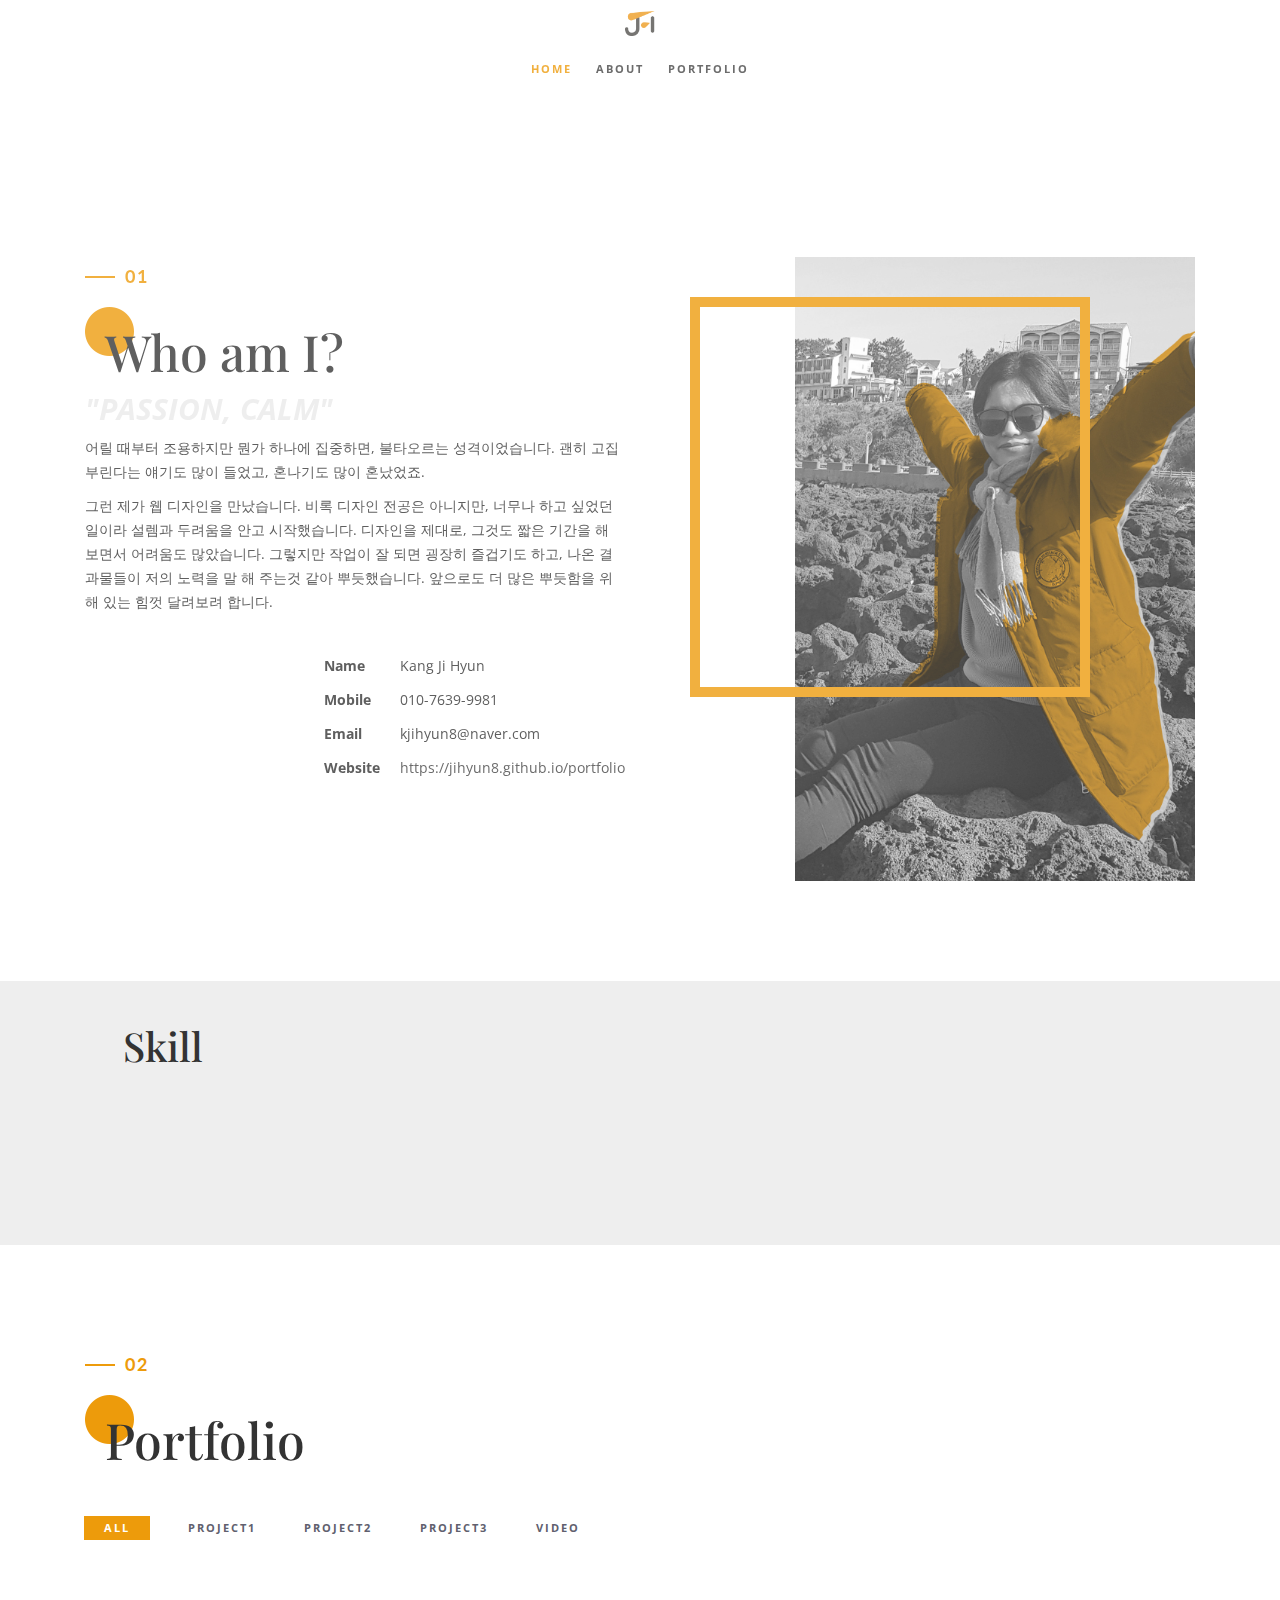
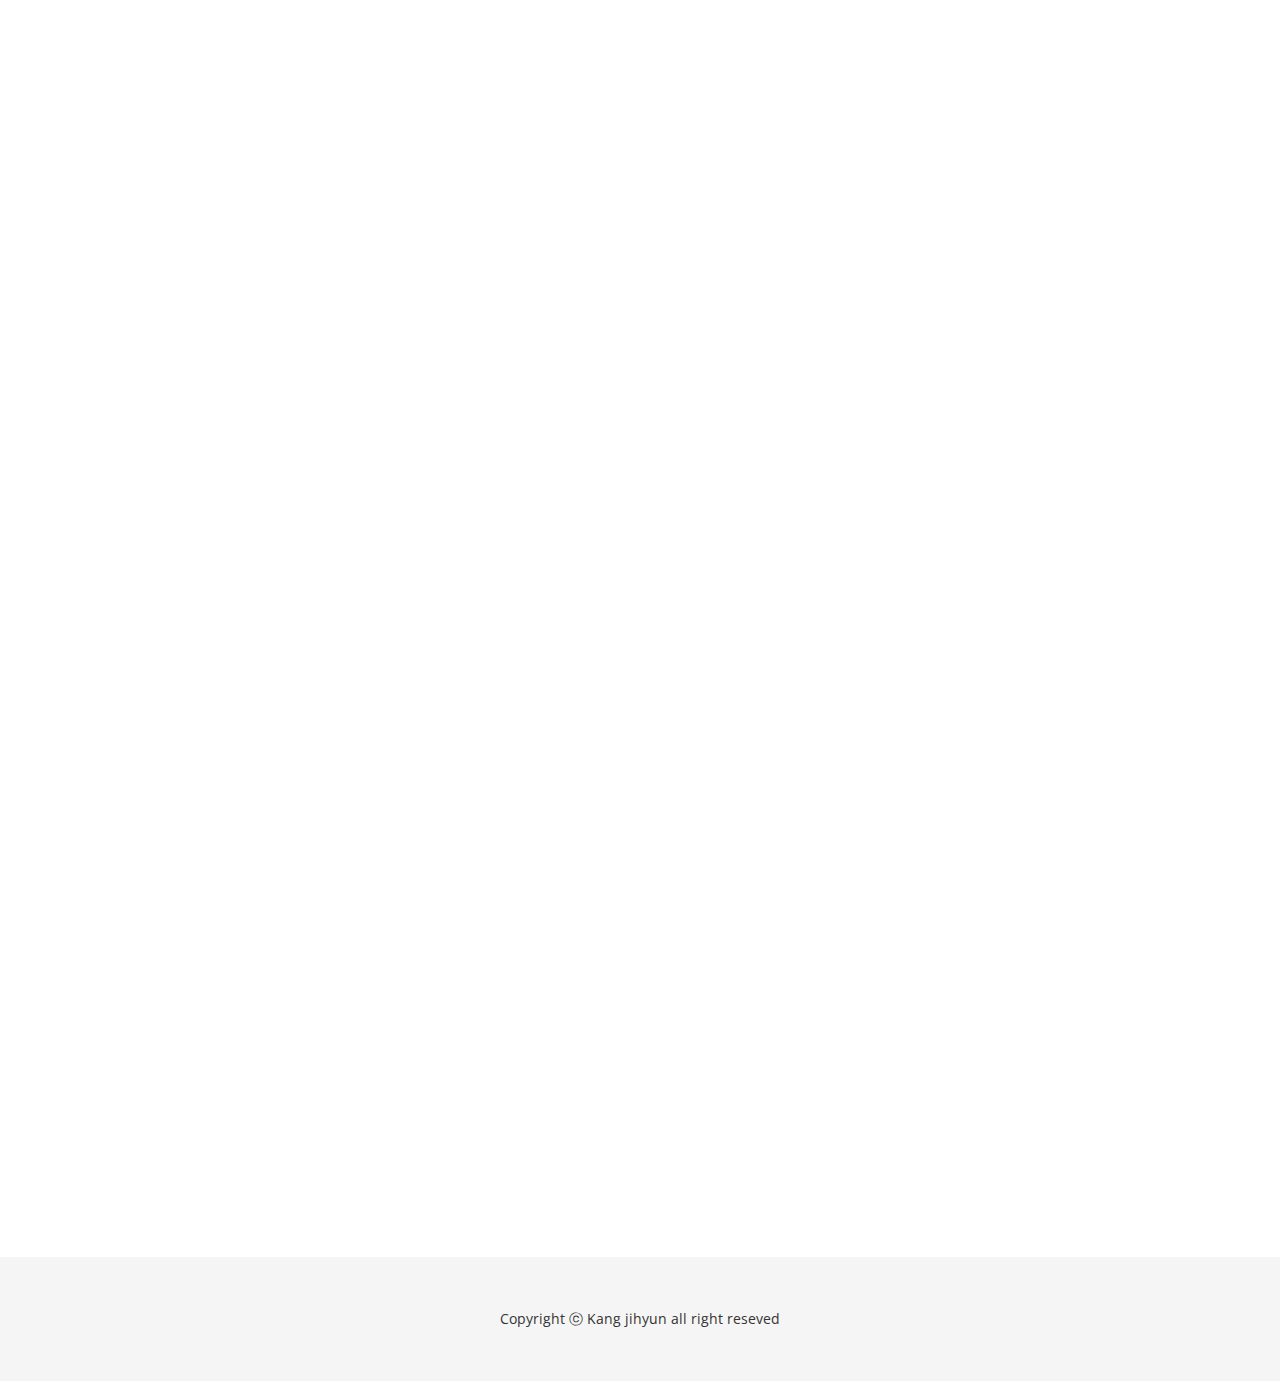
==== index.html @ e1a0003a "first" ====
<!DOCTYPE html>
<html>

<head>
    <meta charset="utf-8">
    <meta http-equiv="X-UA-Compatible" content="IE=edge">
    <meta name="viewport" content="width=device-width, initial-scale=1">
    <title>Jihyun's Portfolio</title>
    <link rel="icon" href="img/favicon.png" type="image/x-icon">
    <!-- Bootstrap -->
    <link href="css/bootstrap.min.css" rel="stylesheet">
    <link href="ionicons/css/ionicons.min.css" rel="stylesheet">
    <link href="css/animate.min.css" rel="stylesheet">
    <link href="css/aos.css" rel="stylesheet">
	 <link href="https://unpkg.com/aos@2.3.1/dist/aos.css" rel="stylesheet"><!--aos css 연결-->
    <!-- main style -->
    <link href="css/style.css" rel="stylesheet">

    <!-- HTML5 shim and Respond.js for IE8 support of HTML5 elements and media queries -->
    <!-- WARNING: Respond.js doesn't work if you view the page via file:// -->
    <!--[if lt IE 9]>
      <script src="https://oss.maxcdn.com/html5shiv/3.7.3/html5shiv.min.js"></script>
      <script src="https://oss.maxcdn.com/respond/1.4.2/respond.min.js"></script>
    <![endif]-->
</head>

<body>

    <!-- Preloader -->
    <div id="preloader">
        <div id="status">

            <div class="preloader" aria-busy="true" aria-label="Loading, please wait." role="progressbar">
            </div> 

        </div>
    </div>
    <!-- ./Preloader -->
    
    <!-- header -->
    <header class="navbar-fixed-top ">
        <nav class="pc_nav">
			<div class="logo1"><a href="index.html"><img src="img/logo.png"></a></div>
            <ul>
				<li><a href="#home">home</a></li>
				<li><a href="#about">About</a></li>
                <li><a href="#projects">portfolio</a></li>
            </ul>
        </nav>
		<div class="navbar-fixed-top project_hd m_nav">
        <nav>
            <ul>
				<li class="logo2"><a href="index.html"><img src="img/logo.png"></a></li>
				<li><a href="#home">home</a></li>
				<li><a href="#about">About</a></li>
                <li><a href="#projects">portfolio</a></li>
            </ul>
        </nav>
    </div>
    </header>
	
    <!-- ./header -->
    
    <!-- home -->
    <div class="section" id="home" data-stellar-background-ratio="0.5">
		<video autoplay muted loop>
			<source src="video/main_banner.mp4" type="video/mp4">
		</video>
        
    </div>
    <!-- ./home -->
    
    <!-- about -->
    <div class="section" id="about">
        <div class="container">
            <div class="col-md-6" data-aos="fade-up">
                <h4>01</h4>
                <h1 class="size-50">Who am I?</h1>
                <p class="font-25"><i>"PASSION, CALM"</i></p>
                <p> 어릴 때부터 조용하지만 뭔가 하나에 집중하면, 불타오르는 성격이었습니다. 괜히 고집부린다는 얘기도 많이 들었고, 혼나기도 많이 혼났었죠.</p>
                <p>그런 제가 웹 디자인을 만났습니다. 비록 디자인 전공은 아니지만, 너무나 하고 싶었던 일이라 설렘과 두려움을 안고 시작했습니다. 디자인을 제대로, 그것도 짧은 기간을 해 보면서 어려움도 많았습니다.  그렇지만 작업이 잘 되면 굉장히 즐겁기도 하고, 나온 결과물들이 저의 노력을 말 해 주는것 같아 뿌듯했습니다. 앞으로도 더 많은 뿌듯함을 위해 있는 힘껏 달려보려 합니다.
				</p>
				
                
                <div class="info_out">
                <div class="info">
					<div class="info1">
						<p>Name</p>
						<p>Mobile</p>
						<p>Email</p>
						<p>Website</p>
					</div>
					<div class="info2">
						<p>Kang Ji Hyun</p>
						<p>010-7639-9981</p>
						<p>kjihyun8@naver.com</p>
						<p><a href="https://jihyun8.github.io/portfolio" target="_blank">https://jihyun8.github.io/portfolio</a></p>
					</div>
				</div>
				</div>
            </div>
            <div class="col-md-6 about-img-div">
                <div class="about-border" data-aos="fade-up" data-aos-delay=".5"></div>
                <img src="img/about-img.jpg" width="400" class="img-responsive" alt="" align="right" data-aos="fade-right" data-aos-delay="0" />
            </div>
        </div>
    </div>
    <!-- ./about -->
	
	<div id="skill">
		<div class="container">
			
			<div class="skill_1">
				<div class="col-md-2">
					<h1 class="size-50">Skill</h1> 
				</div>
				<div class="col-md-2" data-aos="fade-up" data-aos-duration="500">
						<div class="icon"><img src="img/psd.png"></div>
						<div class="number1">95</div>
						<div class="what">Photoshop</div>
				</div>
				<div class="col-md-2" data-aos="fade-up" data-aos-duration="1000">
						<div class="icon"><img src="img/ai.png"></div>
						<div class="number1">100</div>
						<div class="what">Illustrator</div>
				</div>
				<div class="col-md-2" data-aos="fade-up" data-aos-duration="4500">
						<div class="icon"><img src="img/cording1.png"></div>
						<div class="number1">95</div>
						<div class="what">HTML &amp; CSS</div>
				</div>
				<div class="col-md-2" data-aos="fade-up" data-aos-duration="4500">
						<div class="icon"><img src="img/pr.png"></div>
						<div class="number1">80</div>
						<div class="what">Premiere</div>
				</div>
				<div class="col-md-2" data-aos="fade-up" data-aos-duration="4500">
						<div class="icon"><img src="img/ae.png"></div>
						<div class="number1">80</div>
						<div class="what">After Effect</div>
				</div>
				</div>
			</div>
		</div>
	</div>
    
    <!-- projects -->
    <div class="section" id="projects">
        <div class="container">
            <div class="col-md-12">
                <h4>02</h4>
                <h1 class="size-50">Portfolio</h1> 
            </div>
            <!-- main container -->
            <div class="main-container portfolio-inner clearfix">
                <!-- portfolio div -->
                <div class="portfolio-div">
                    <div class="portfolio">
                        <!-- portfolio_filter -->
                        <div class="categories-grid wow fadeInLeft">
                            <nav class="categories">
                                <ul class="portfolio_filter">
                                    <li><a href="" class="active" data-filter="*">All</a></li>
                                    <li><a href="" data-filter=".project1">project1</a></li>
                                    <li><a href="" data-filter=".project2">project2</a></li>
                                    <li><a href="" data-filter=".project3">project3</a></li>
									<li><a href="" data-filter=".video">video</a></li>                              
                                </ul>
                            </nav>
                        </div>
                        <!-- portfolio_filter -->
                        
                        <!-- portfolio_container -->
                        <div class="no-padding portfolio_container clearfix" data-aos="fade-up">
                            <!-- single work -->
                            <div class="col-md-4 col-sm-6  project1">
                                <a href="project1_bi.html" class="portfolio_item"> <img src="img/portfolio/01.jpg" alt="image" class="img-responsive" />
									<div class="portfolio_item_hover">
									<div class="port_text">
											<div class="project_info">
											<p><span>project1</span>
											옛길로</p></div> 
											<div>BI&amp;BX Design</div>
									</div>
									</div>
                                </a>
                            </div>
                            <!-- end single work -->
                            
                            <!-- single work -->
                            <div class="col-md-4 col-sm-6  project1">
                                <a href="project1_web.html" class="portfolio_item"> <img src="img/portfolio/03.jpg" alt="image" class="img-responsive" />
									<div class="portfolio_item_hover">
									<div class="port_text">
											<div class="project_info">
											<p><span>project1</span>
											옛길로</p></div> 
											<div>Web style guide</div>
									</div>
									</div>
                                </a>
                            </div>
                            <!-- end single work -->
                            
                            <!-- single work -->
                            <div class="col-md-4 col-sm-6 project1">
                                <a href="https://jihyun8.github.io/yetgilo" class="portfolio_item" target="_blank"> <img src="img/portfolio/02.jpg" alt="image" class="img-responsive" />
                                    <div class="portfolio_item_hover">
									<div class="port_text">
											<div class="project_info">
											<p><span>project1</span>
											옛길로</p></div> 
											<div>Web</div>
									</div>
									</div>
                                </a>
                            </div>
                            <!-- end single work -->
                            
							<!-- single work -->
                            <div class="col-md-4 col-sm-6  project1 video">
                                <a href="#" class="portfolio_item modal_img"> <img src="img/portfolio/10.jpg" alt="image" class="img-responsive" />
									<div class="portfolio_item_hover">
									<div class="port_text">
											<div class="project_info">
											<p><span>project1</span>
											옛길로</p></div> 
											<div>Branding Video</div>
									</div>
									</div>
                                </a>
                            </div>
                            <!-- end single work -->
							
                            <!-- single work -->
                            <div class="col-md-4 col-sm-6 project2">
                                <a href="project2_bi.html" class="portfolio_item"> <img src="img/portfolio/04.jpg" alt="image" class="img-responsive" />
                                    <div class="portfolio_item_hover">
									<div class="port_text">
											<div class="project_info">
											<p><span>project2</span>
											꽃비마켓</p></div> 
											<div>BI&amp;BX Design</div>
									</div>
									</div>
                                </a>
                            </div>
                            <!-- end single work -->
                            
                            <!-- single work -->
                            <div class="col-md-4 col-sm-6 project2">
                                <a href="project2_web.html" class="portfolio_item"> <img src="img/portfolio/05.jpg" alt="image" class="img-responsive" />
                                    <div class="portfolio_item_hover">
									<div class="port_text">
											<div class="project_info">
											<p><span>project2</span>
											꽃비마켓</p></div> 
											<div>Web Style guide</div>
									</div>
									</div>
                                </a>
                            </div>
                            <!-- end single work -->
							
                            <!-- single work -->
                            <div class="col-md-4 col-sm-6 project2">
                                <a href="https://jihyun8.github.io/kkotbe" class="portfolio_item" target="_blank"> <img src="img/portfolio/06.jpg" alt="image" class="img-responsive" />
                                    <div class="portfolio_item_hover">
									<div class="port_text">
											<div class="project_info">
											<p><span>project2</span>
											꽃비마켓</p></div> 
											<div>Web</div>
									</div>
									</div>
                                </a>
                            </div>
                            <!-- end single work -->
                            
                            <!-- single work -->
                            <div class="col-md-4 col-sm-6 project3">
                                <a href="project3_bi.html" class="portfolio_item">
								<img src="img/portfolio/07.jpg" alt="image" class="img-responsive" />
                                    <div class="portfolio_item_hover">
									<div class="port_text">
											<div class="project_info">
											<p><span>project3</span>
											윈터스완</p></div> 
											<div>BI&amp;BX Design</div>
									</div>
									</div>
                                </a>
                            </div>
                            <!-- end single work -->
                            
                            <!-- single work -->
                            <div class="col-md-4 col-sm-6 project3">
                                <a href="project3_web.html" class="portfolio_item"> <img src="img/portfolio/08.jpg" alt="image" class="img-responsive" />
                                    <div class="portfolio_item_hover">
									<div class="port_text">
											<div class="project_info">
											<p><span>project3</span>
											윈터스완</p></div> 
											<div>Web Style guide</div>
									</div>
									</div>
                                </a>
                            </div>
                            <!-- end single work -->
                            
                            <!-- single work -->
                             <div class="col-md-4 col-sm-6 project3">
                                <a href="https://jihyun8.github.io/winterswan" class="portfolio_item" target="_blank"> <img src="img/portfolio/09.jpg" alt="image" class="img-responsive" />
                                    <div class="portfolio_item_hover">
									<div class="port_text">
											<div class="project_info">
											<p><span>project3</span>
											윈터스완</p></div> 
											<div>Web</div>
									</div>
									</div>
                                </a>
                            </div>
                            <!-- end single work -->
                        </div>
                        <!-- end portfolio_container -->
                    </div>
                    <!-- portfolio -->
                </div>
                <!-- end portfolio div -->
            </div>
            <!-- end main container -->
        </div>
    </div>
    <!-- ./projects -->
	<div class="modal2">
		<div class="modal1">
			<div class="videowrapper">
			<iframe width="800px" height="450px" src="https://www.youtube.com/embed/qc8NgegltRA" frameborder="0" allow="accelerometer; autoplay; encrypted-media; gyroscope; picture-in-picture" allowfullscreen></iframe>
			<p><a href="#" class="btn2">close</a></p>
			</div>
		</div>
	</div>
    
	
	<div class="footer fbg">Copyright ⓒ Kang jihyun all right reseved</div>
    <!-- jQuery -->
    <script src="js/jquery.js"></script>
    <!--  plugins  -->
    <script src="js/bootstrap.min.js"></script>
    <script src="js/plugins.js"></script>
    <script src="https://unpkg.com/aos@2.3.1/dist/aos.js"></script>
    <script src="js/jquery.form.js"></script>
    <script src="js/jquery.validate.min.js"></script>
	<script>
	  AOS.init();
	</script>
    <!--  main script  -->
    <script src="js/custom.js"></script>
</body>

</html>
---- css/style.css ----
/*
* Resume template
* Created by : Ahmed Essa
* website : www.ahmedessa.net
*/


/* Table of Content
==================================================
	- Google fonts & font family -
	- typography -
	- General -
    - Preloader -
	- Header -
    - home section -
    - About section -
    - experience section -
    - projects section -
    - Contact section -
    - Responsive media queries -
*/


/* Google fonts & font family
==================================================*/

@import 'https://fonts.googleapis.com/css?family=Lato:100,100i,300,300i,400,400i,700,700i,900,900i|Open+Sans:300,300i,400,400i,600,600i,700,700i,800,800i|Playfair+Display:400,400i,700,700i,900,900i';

/*
font-family: 'Playfair Display', serif;
font-family: 'Lato', sans-serif;
font-family: 'Open Sans', sans-serif;
*/


/* typography
==================================================*/



h1 {
    font-family: 'Playfair Display', serif;
    font-size: 80px;
    line-height: 70px;
	background:url(../img/h1bg.png) no-repeat;padding:20px 0 0 20px;
}

h4 {
    font-family: 'Lato', sans-serif;
    text-transform: capitalize;
    letter-spacing: 2px;
    position: relative;
    color: #ed9b0b;
    margin-left: 40px;
    font-weight: 700;
}

h4:before {
    position: absolute;
    width: 30px;
    left: -40px;
    content: "";
    display: block;
    height: 2px;
    background: #ed9b0b;
    top: 9px;
}




/* General
==================================================*/

body {
    font-family: 'Open Sans', sans-serif;
    font-size: 14px;
    line-height: 24px;
	
}

.size-50 {
    font-size: 50px;
    line-height: 50px
}

.h-50 {
    height: 50px;
}


/* preloader
==================================================*/

#preloader {
    position: fixed;
    top: 0;
    left: 0;
    right: 0;
    bottom: 0;
    background-color: #fff;
    z-index: 10000
}

#status,
.preloader {
    top: 50%;
    left: 50%;
    position: absolute
}

#status {
    width: 100px;
    height: 100px;
    background-repeat: no-repeat;
    background-position: center;
    margin: -50px 0 0 -50px
}

.preloader {
    height: 40px;
    width: 40px;
    margin-top: -20px;
    margin-left: -20px
}

.preloader:before {
    content: "";
    display: block;
    position: absolute;
    left: -1px;
    top: -1px;
    height: 100%;
    width: 100%;
    -webkit-animation: rotation 1s linear infinite;
    animation: rotation 1s linear infinite;
    border: 2px solid #425BB5;
    border-top: 2px solid transparent;
    border-radius: 100%
}

.preloader>.icon {
    position: absolute;
    top: 50%;
    left: 50%;
    height: 25px;
    width: 10.6px;
    margin-top: -12.5px;
    margin-left: -5.3px;
    -webkit-animation: wink 1s ease-in-out infinite alternate;
    animation: wink 1s ease-in-out infinite alternate
}

@media only screen and (min-width:768px) {
    .preloader {
        height: 60px;
        width: 60px;
        margin-top: -30px;
        margin-left: -30px
    }
    .preloader:before {
        left: -2px;
        top: -2px;
        border-width: 2px
    }
    .preloader>.icon {
        height: 37.5px;
        width: 15.9px;
        margin-top: -18.75px;
        margin-left: -7.95px
    }
}

@media only screen and (min-width:1200px) {
    .preloader {
        height: 60px;
        width: 60px;
        margin-top: -30px;
        margin-left: -30px
    }
    .preloader>.icon {
        height: 50px;
        width: 21.2px;
        margin-top: -25px;
        margin-left: -10.6px
    }
}

@-webkit-keyframes rotation {
    from {
        -webkit-transform: rotate(0);
        transform: rotate(0)
    }
    to {
        -webkit-transform: rotate(359deg);
        transform: rotate(359deg)
    }
}

@keyframes rotation {
    from {
        -webkit-transform: rotate(0);
        transform: rotate(0)
    }
    to {
        -webkit-transform: rotate(359deg);
        transform: rotate(359deg)
    }
}

@-webkit-keyframes wink {
    from {
        opacity: 0
    }
    to {
        opacity: 1
    }
}

@keyframes wink {
    from {
        opacity: 0
    }
    to {
        opacity: 1
    }
}


/* Header
==================================================*/

header {
    text-align: center;
    -webkit-transition: all .5s;
    transition: all .5s;
    height: auto;
}

nav ul {
    display: inline-block;
    padding-left: 0;
    list-style: none;
    margin-bottom: 0;
	padding:20px;
    -webkit-transition: all .5s;
    transition: all .5s;
}

.m_nav nav ul{padding:10px;}

nav li {
    display: inline-block;
    margin: 0 10px ;
}

nav li a {
    text-transform: uppercase;
    letter-spacing: 2px;
    color: #444;
    font-size: 11px;
    font-weight: bold;
}

.bg-nav {
    background: #fff;
    border-bottom: 1px solid #f3f3f3
}

.bg-nav ul {
    padding:10px;
}
.bg-nav .logo1{}

a:focus {
    color: #444;
    text-decoration: none;
}

a:hover {
    color: #ed9b0b;
    text-decoration: none;
}

a.active {
    color: #ed9b0b;
}

.logo1 img{height:25px;}
.logo1{padding-top:10px;}
.m_nav{display:none;background:#fff;}


@media (max-width:680px){
	.m_nav{display:block;}
	.pc_nav{display:none;}
	#home{padding-top:46.5px;}
}

/* home section
==================================================*/

#home {
    /* background: url(../video/main_banner.mp4) no-repeat;
    background-size: cover; */
}

#home video{width:100%;}

.table-cell {
    display: table-cell;
    vertical-align: middle;
}

.disply-table {
    display: table;
    height: 100vh;
}


/* about section
==================================================*/

#about {
    padding: 100px 0;
}

.about-img-div img {
    margin: 0 auto;
}

.about-border {
    position: absolute;
    border: 10px solid #ed9b0b;
    width: 400px;
    height: 400px;
    top: 40px;
    left: 50px;
    z-index: 1
}
#about h1{padding-bottom:30px}
.info div{float:left;
	text-align:left;
	margin-top:30px}
.info1{padding-right:20px;font-weight:bold;}
.info{
	float:right;
	display:inline;}
.info_out{overflow:hidden;}
.info2 p a{color:#444}
.info2 p a:hover{color:#ed9b0b}



/* skill section
==================================================*/
#skill{height:auto;
	background:#eee;
	overflow:hidden;
	padding-bottom:50px}
.skill_1{text-align:center;}
.number1{font-size:50px;
	line-height:60px;
	padding-top:20px;}
.what{font-size:18px;
	padding-top:20px;}

#skill h1{background:none;
	font-size:40px;}
#skill .col-md-2{padding:50px 0 0;}
#skill div:nth-child(1){padding:0;}


/* projects section
==================================================*/

#projects {
    padding: 100px 0 30px;
}

.portfolio .categories-grid span {
    font-size: 30px;
    margin-bottom: 30px;
    display: inline-block;
}

.portfolio .categories-grid .categories ul li {
    list-style: none;
    margin: 20px 0;
}

.portfolio .categories-grid .categories ul li a {
    display: inline-block;
    color: #60606e;
    padding: 0 10px;
    margin: 0 14px;
    -webkit-transition: all .2s ease-in-out .2s;
    transition: all .2s ease-in-out .2s;
}

.portfolio .categories-grid .categories ul li a:hover,
.portfolio .categories-grid .categories ul li a:focus {
    text-decoration: none;
}

.portfolio .categories-grid .categories ul li a.active {
    background-color: #ed9b0b;
    padding: 0px 20px;
    color: white;
    text-decoration: none;
}

.portfolio_filter {
    padding-left: 0;
}

.portfolio_item {
    position: relative;
    overflow: hidden;
    display: block;
    margin-bottom: 30px;
}

.portfolio_item .portfolio_item_hover {
    position: absolute;
    bottom: 0px;
    left: 0px;
    height: 90px;
    width: 100%;
    background-color: rgba(237, 155, 11, 0.5);
    /* -webkit-transform: translateY(100%);
    transform: translateY(100%); */
    opacity: 1;
    -webkit-transition: all .2s ;
    transition: all .2s;
    color: #333;
}

.portfolio_item .portfolio_item_hover .item_info {
    text-align: center;
    position: absolute;
    top: 50%;
    left: 50%;
    -webkit-transform: translate(-50%, -50%);
    transform: translate(-50%, -50%);
    padding: 10px;
    width: 100%;
    font-weight: bold;
}

.portfolio_item .portfolio_item_hover .item_info span {
    display: block;
    color: #fff;
    font-size: 18px;
    -webkit-transform: translateY(-100px);
    transform: translateY(-100px);
    -webkit-transition: all .1s ease-in-out .1s;
    transition: all .1s ease-in-out .1s;
    opacity: 0;
}

.portfolio_item .portfolio_item_hover .item_info .project_info {
    font-style: normal;
    display: inline-block;
    color: #fff;
    margin-top: 10px;
    -webkit-transform: translateY(100px);
    transform: translateY(100px);
    -webkit-transition: all .2s ease-in-out .2s;
    transition: all .2s ease-in-out .2s;
    opacity: 0;
    font-size: 14px;
	font-weight:400
}
.portfolio_item .portfolio_item_hover .item_info b{color:#fff; font-weight:300;
font-size:10px}
.port_text{position:absolute;
	bottom:0;
	left:0;
	width:100%;
	height:50px;
	text-align:center;
	margin-bottom:20px}
.port_text p{margin:0;}
.port_text .project_info span{font-size:8px;
	line-height:10px;}
.port_text .project_info{color:#fff;}
.port_text div:nth-child(2){font-size:20px; font-weight:bold;
color:#fff;}

.portfolio_item:hover .portfolio_item_hover {
    height:100%;
	background-color: rgba(237, 155, 11, 0.3);
}
.portfolio_item:hover img{transform:scale(1.2, 1.2);
	-webkit-transform:scale(1.2, 1.2);
	transition: transform .1s;
	-webkit-transition: transform .4s;}

.portfolio_item:hover .item_info em,
.portfolio_item:hover .item_info span {
    opacity: 1;
    -webkit-transform: translateX(0);
    transform: translateX(0);
}
.portfolio_item:hover .port_text{top:50%;
	transform:translateY(-50%);
	-webkit-transform:translateY(-50%);
	-webkit-transition: all .2s;
    transition: all .2s ;}
.portfolio_item:hover .port_text div{transform:scale(1.2, 1.2);
	-webkit-transform:scale(1.2, 1.2);
	/* -webkit-transition: all .05s;
    transition: all .05s; */}
.portfolio_item:hover .port_text .project_info{margin-bottom:7px}
 
.portfolio .categories-grid .categories ul li {
    float: left;
}

.portfolio .categories-grid .categories ul li a {
    padding: 0 10px;
    -webkit-transition: all .2s ease-in-out .2s;
    transition: all .2s ease-in-out .2s;
}

.portfolio_filter {
    padding-left: 0;
    display: inline-block;
    margin: 0 auto;
    text-align: center;
}



.portfolio-padding {
    padding: 50px 0;
}

.portfolio-inner {
    padding-bottom: 0 !important;
    padding-top: 100px;
}

.modal-content {
    box-shadow: 0 5px 15px rgba(0, 0, 0, 0);
    border: none;
}

/* .popup-modal {
    background: #fff;
} */

.close-popup-modal {
    float: right;
    margin: 20px;
    font-size: 22px;
    opacity: 0;
    cursor: pointer;
    -webkit-transition: all .3s;
    transition: all .3s;
    -webkit-transition-delay: .6s;
    transition-delay: .6s;
    position: fixed;
    z-index: 100000;
    right: 14px;
}

.animatedModal-on .close-popup-modal {
    opacity: 1;
}

.modal-content h2 {
    font-family: 'Playfair Display', serif;
    font-size: 40px;
    line-height: 50px;
}

.footer{padding:50px 0;
	text-align:center;background:#f5f5f5;}


.modal1{width:800px;
	height:450px;
	position:fixed;
	top:50%;
	left:50%;
	transform:translate(-50%, -50%);
	}
.modal2{background:rgba(0,0,0,0.8);
	position:fixed;
	width:100%;
	height:100%;
	top: 0;
	left: 0;
	z-index:100;
	display:none;}
.videowrapper {
position: relative;
padding-bottom: 56.25%; /* 16:9 비율인 경우 */
/* padding-bottom값은 4:3 비율인 경우 75%로 설정합니다 */
padding-top: 25px;
height: 0;}

.videowrapper iframe {
position: absolute;
top: 0;
left: 0;
width: 100%;
height: 100%;}
.btn2{border:1px #fff solid;
	border-radius:20px;
	padding:5px 30px;
	margin:10px 10px;
	color:#fff;
	display:inline-block;
	text-align:center;}
.btn2:hover{border:1px #ed9b0b solid;}
.modal1 p{text-align:right;
	position:absolute;
	right:0; bottom:-70px}
@media (max-width:800px){
	.modal1{width:98%;}
}


/*==============project1 ==========*/
.project_img #top1{padding-top:46.5px}
.project_img img{display:block; width:100%}

.fixed_btn{display:inline-block;
	width:65px; height:65px;
	border-radius:35px;
	background:#625e54;
	color:#fff;
	text-align:center;
	padding-top:21px;
	margin-bottom:5px;}
.fixed_b{position:fixed;
	bottom:20px;
	right:50px;
	font-size:12px;}
.fixed_b div:hover a{background:#46433c;
	color:#fff;
	font-weight:bold}
.fixed_b div:nth-child(3) a{padding-top:17px;
	margin-bottom:0;
	line-height:15px}
.font-25{font-size:30px;
	opacity:.1;
	padding-bottom:5px;
	font-weight:bold;}
#about h1{padding-bottom:10px;}	
.project_img a:visited{color:#fff}
.logo2 img{height:25px;}
.logo2{padding-top:0px;}
.project_hd{height: 45.75px;
}
.font_w{color:#fff;}
.bg-nav nav ul li a{color:#444}
.project_hd{background:#fff}
.project_hd nav ul{padding:10px}


/*==============project2 ==========*/
.k1{background:url(../img/flower_icon_top.png);
	width:96px; height:96px;}
.k2{background:url(../img/flower_icon_bot.png);
	width:96px; height:96px;}
.k3{background:url(../img/flower_icon_site.png);
	width:96px; height:96px;}
.fixed_b div:hover .k1{background:url(../img/flower_icon_top_h.png)}
.fixed_b div:hover .k2{background:url(../img/flower_icon_bot_h.png)}
.fixed_b div:hover .k3{background:url(../img/flower_icon_site_h.png)}
.k1, .k2, .k3{margin-bottom:0}

/*==============project3 ==========*/
.black{background:rgba(56,56,56,1)}
.fixed_b div:hover a.black {background:#1d1d1d;
	color:#fff;
	font-weight:bold}


/* Responsive media queries
==================================================*/

@media (max-width: 991px) {
    .portfolio .categories-grid .categories ul li a {
        padding: 0 2px;
    }
}

@media (max-width: 768px) {
    .timeline-event-copy {
        width: 90%;
        left: 2em;
    }
}

@media (max-width: 500px) {
    h1 {
        font-family: 'Playfair Display', serif;
        font-size: 50px;
        line-height: 50px;
    }
    #home,
    .disply-table {
    }
    .about-border {
        width: 265px;
    }
    .portfolio .categories-grid .categories ul li {
        list-style: none;
        margin: 10px 0;
    }
}

@media (max-width: 420px) {
    nav li {
        margin: 0 6px;
    }
	nav ul{padding-top:10px}
    nav li a {
        font-size: 10px;
		
    }
	.bg-nav ul a{color:#444}
	#home {
	}
}
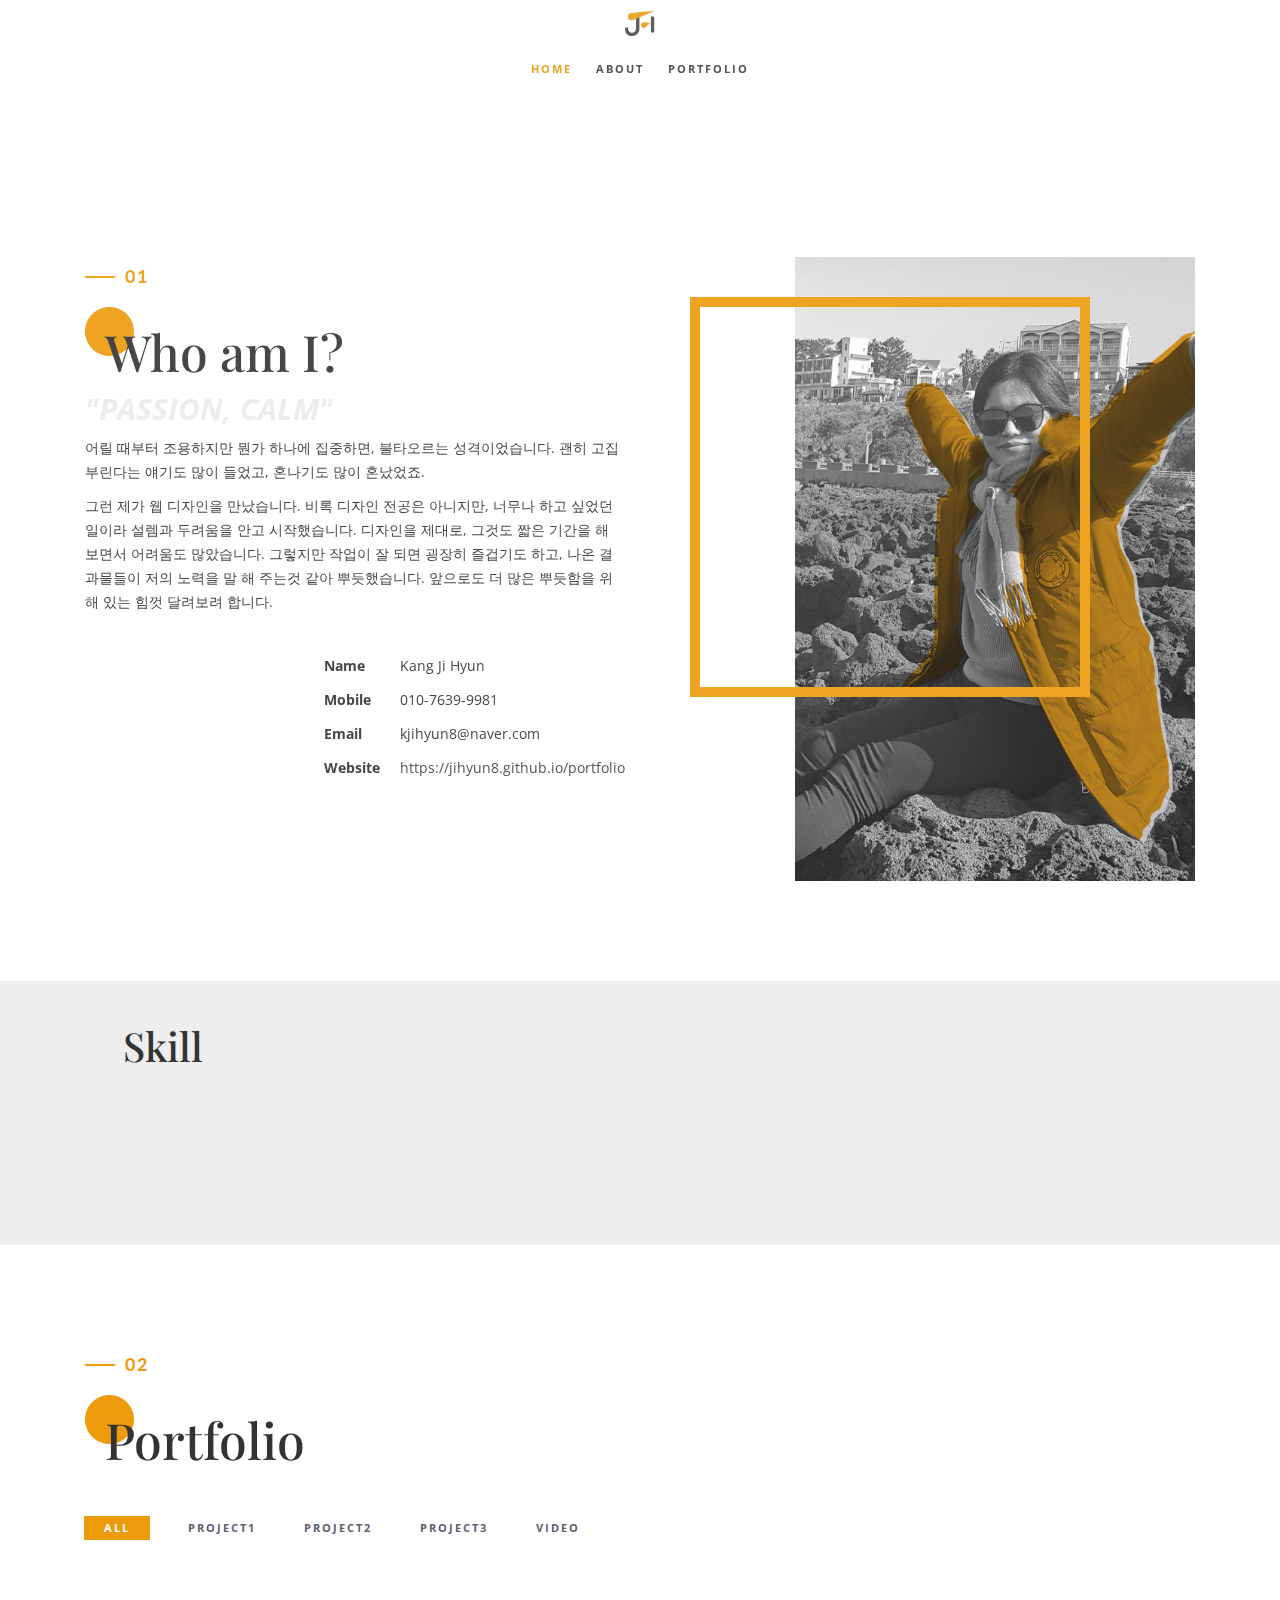
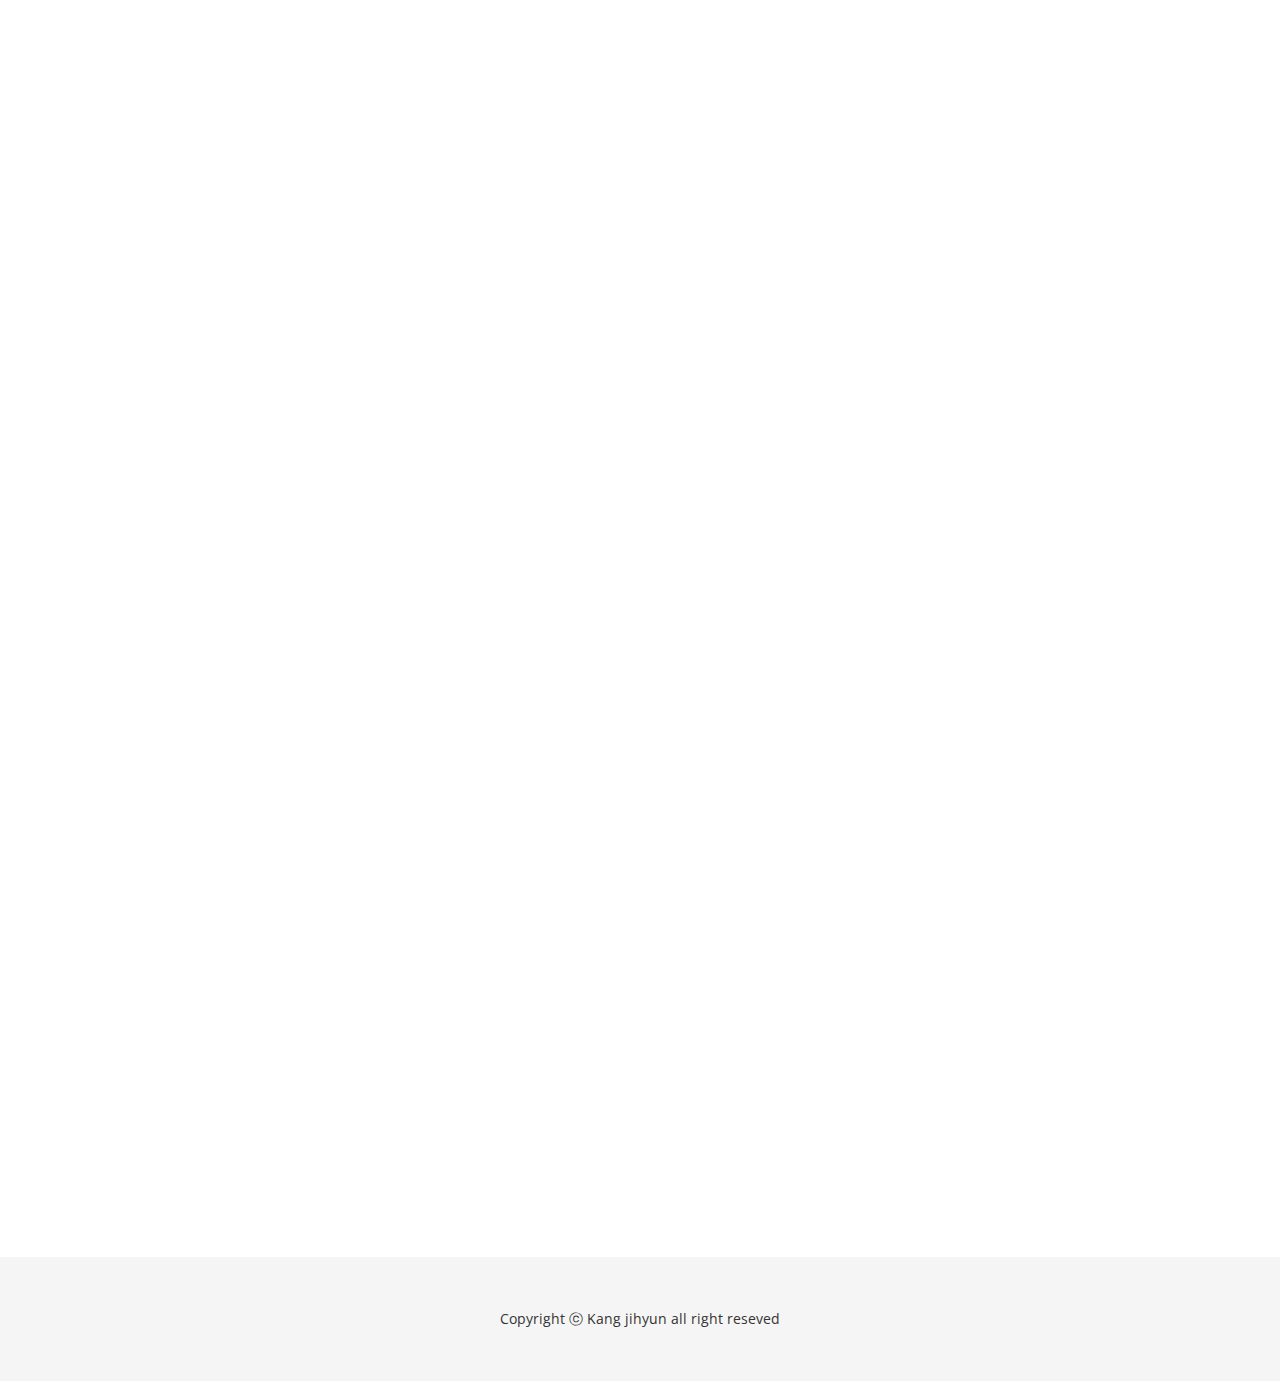
==== commit 5d7b0162: "Update index.html" ====
--- a/index.html
+++ b/index.html
@@ -135,7 +135,7 @@
 						<div class="what">Premiere</div>
 				</div>
 				<div class="col-md-2" data-aos="fade-up" data-aos-duration="4500">
-						<div class="icon"><img src="img/ae.png"></div>
+						<div class="icon"><img src="img/Ae.png"></div>
 						<div class="number1">80</div>
 						<div class="what">After Effect</div>
 				</div>
@@ -359,4 +359,4 @@
     <script src="js/custom.js"></script>
 </body>
 
-</html>+</html>
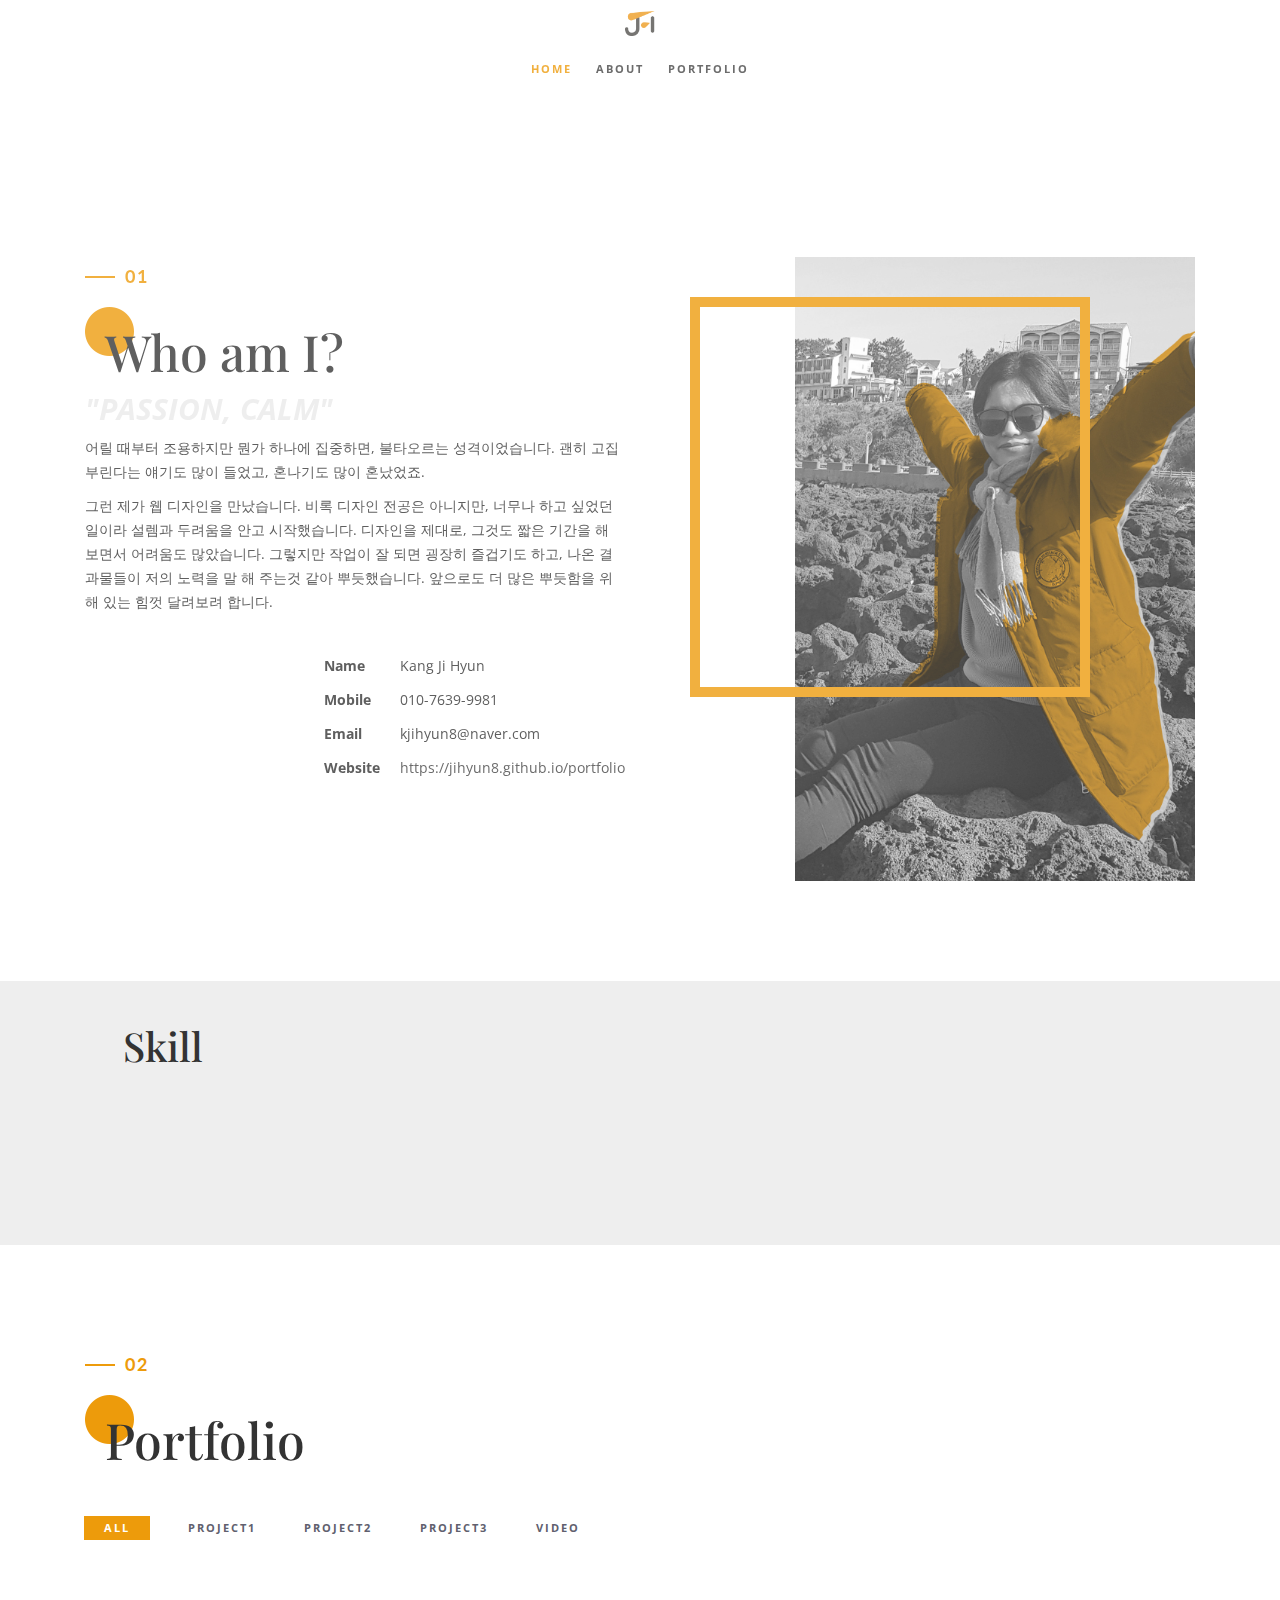
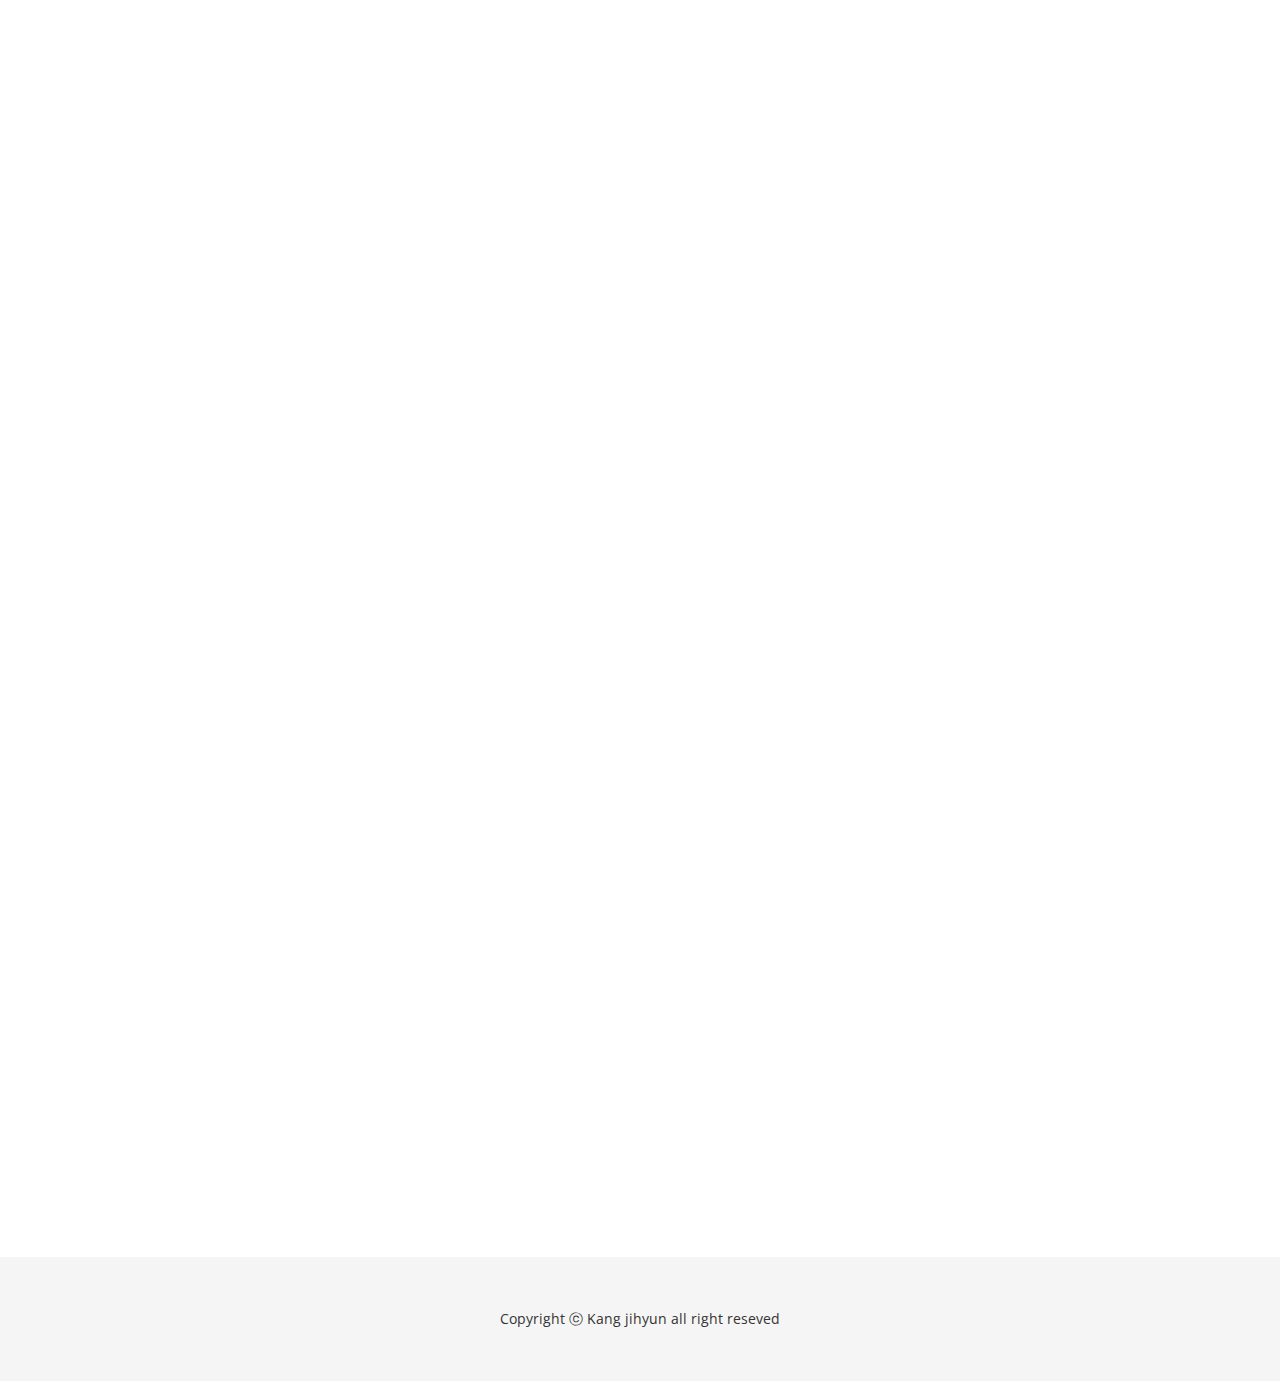
==== commit 7e44882f: "Update index.html" ====
--- a/index.html
+++ b/index.html
@@ -5,6 +5,9 @@
     <meta charset="utf-8">
     <meta http-equiv="X-UA-Compatible" content="IE=edge">
     <meta name="viewport" content="width=device-width, initial-scale=1">
+<meta property="og:image" content="images/port_img.jpg">
+	<meta property="og:title" content="jihyeon's portfolio">
+	<meta property="og:description" content="portfolio of jihyeon's projects">
     <title>Jihyun's Portfolio</title>
     <link rel="icon" href="img/favicon.png" type="image/x-icon">
     <!-- Bootstrap -->
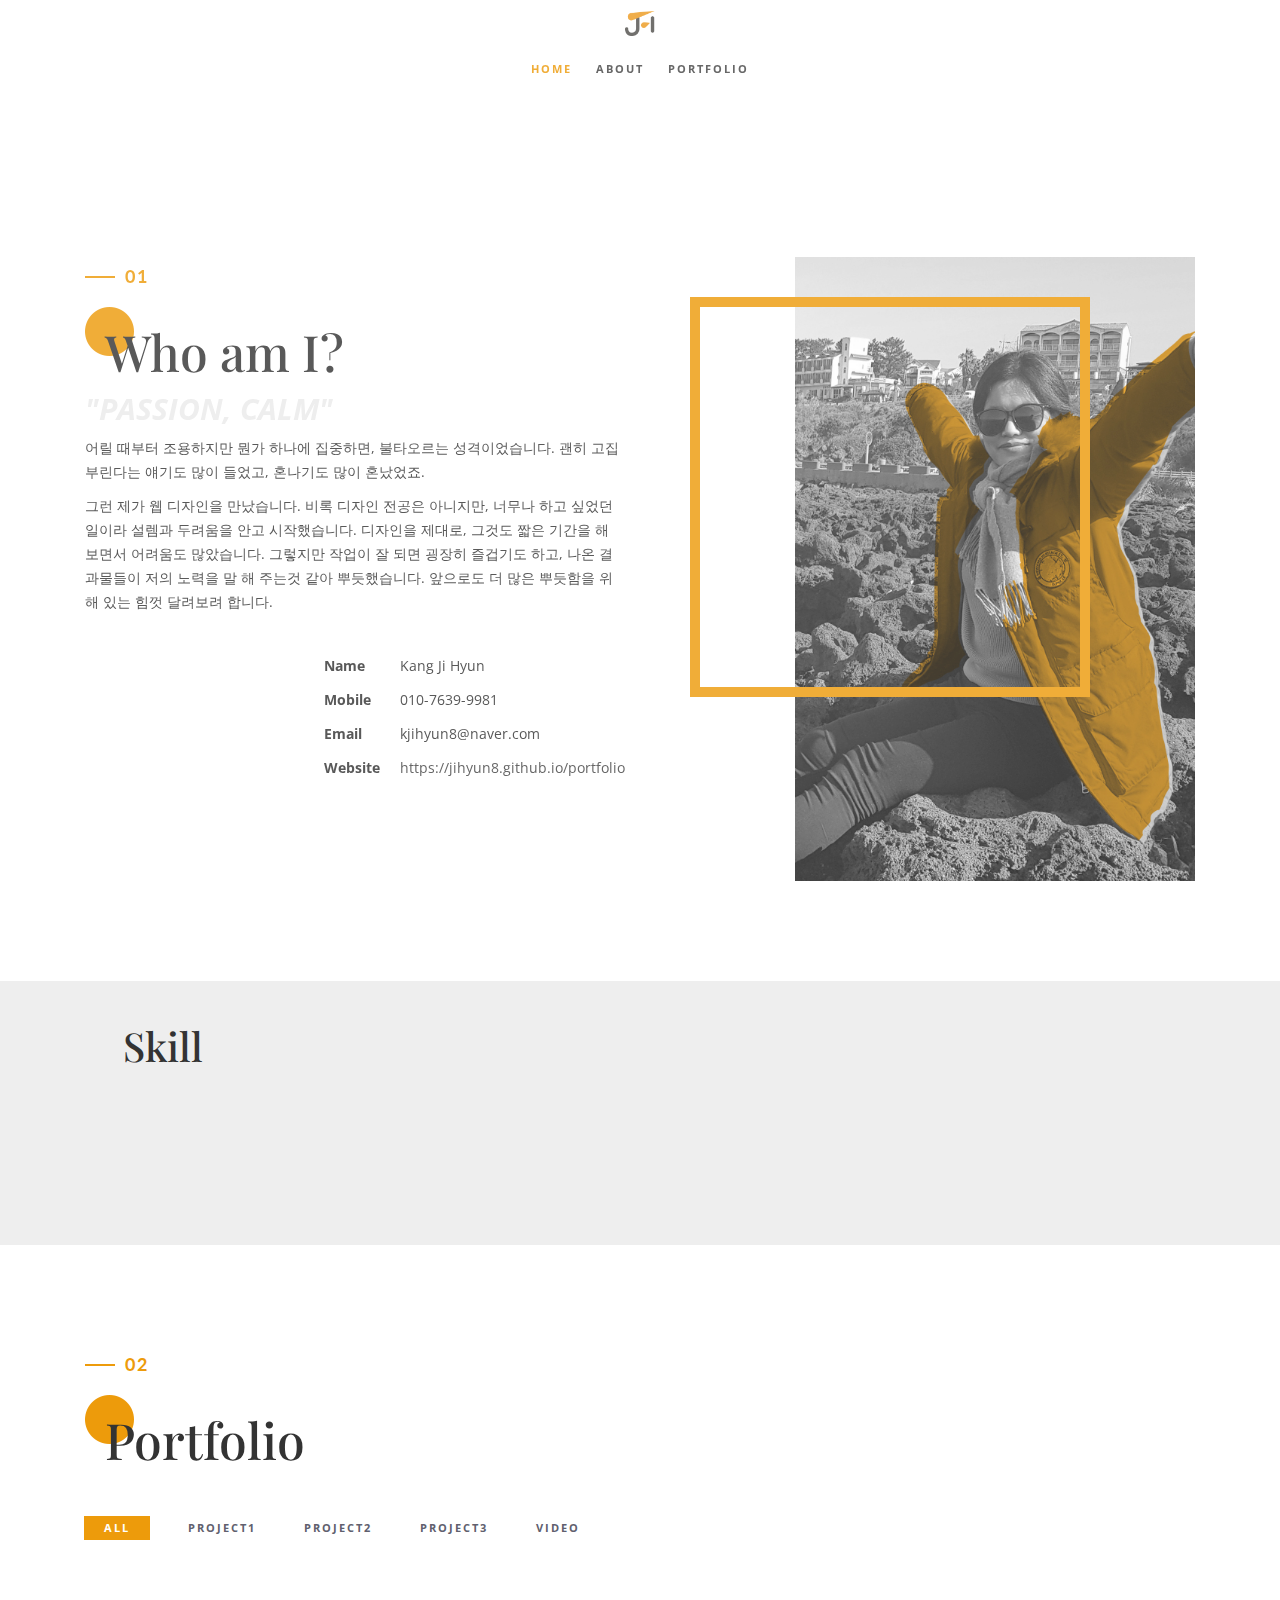
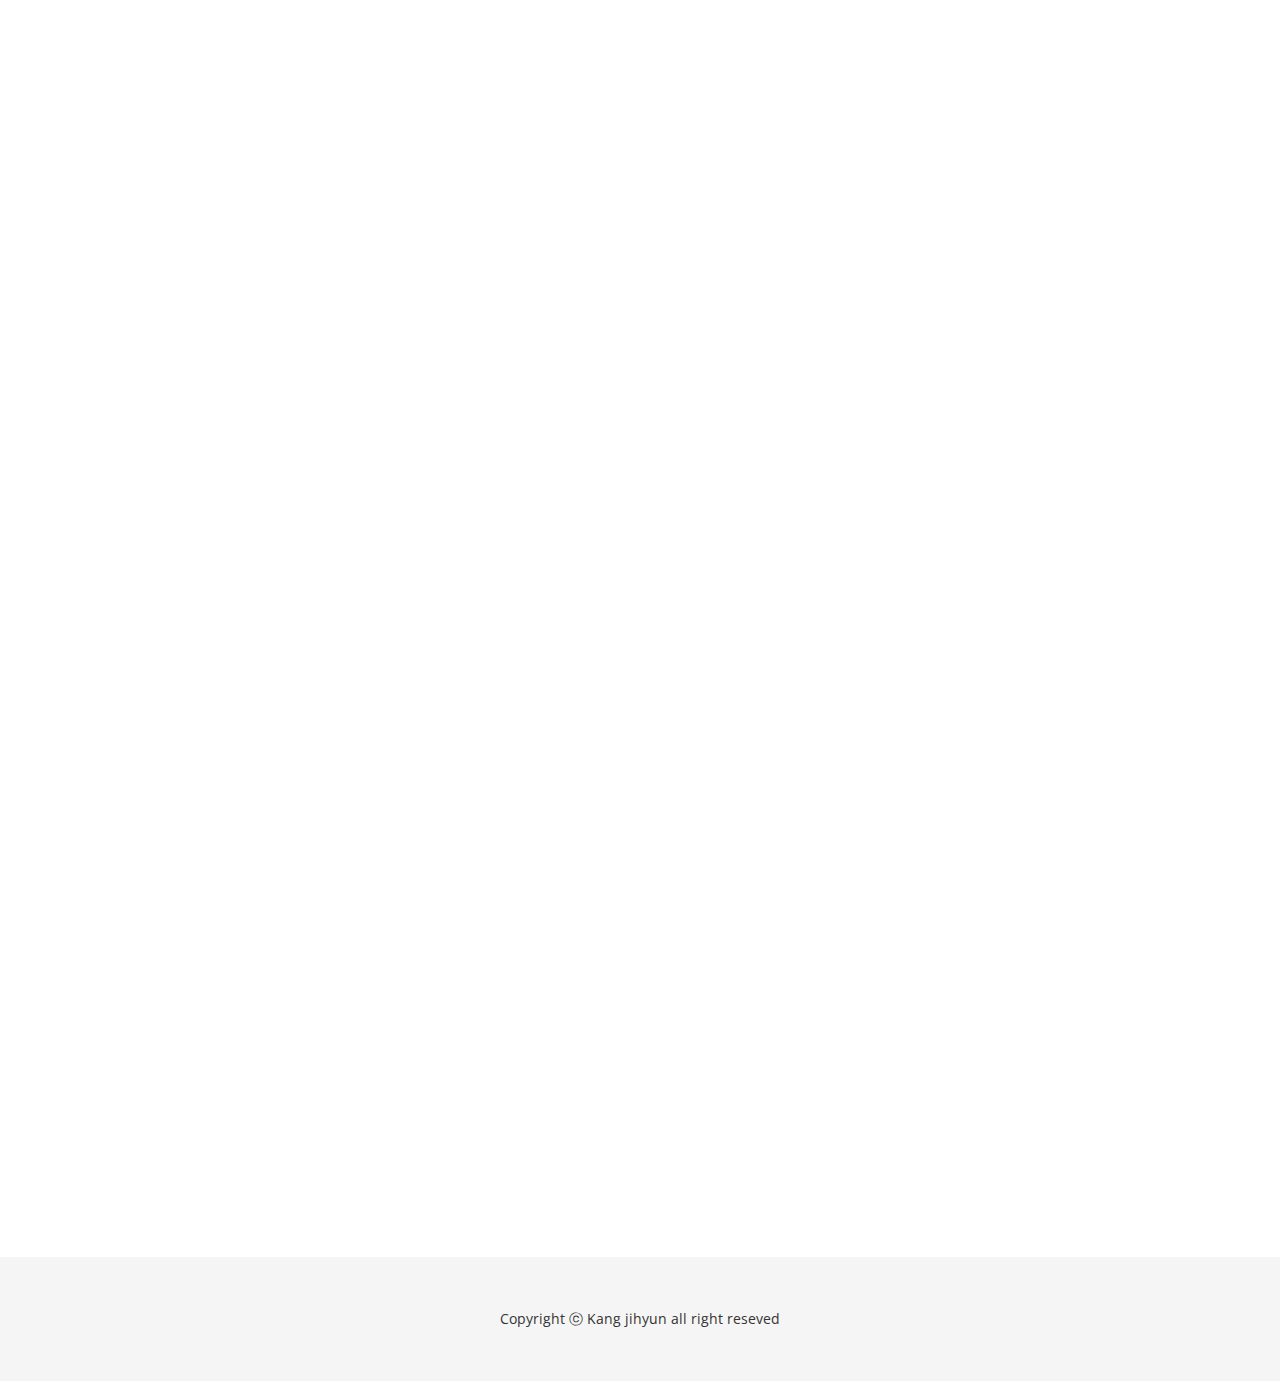
==== commit 53fe620b: "Update index.html" ====
--- a/index.html
+++ b/index.html
@@ -5,7 +5,7 @@
     <meta charset="utf-8">
     <meta http-equiv="X-UA-Compatible" content="IE=edge">
     <meta name="viewport" content="width=device-width, initial-scale=1">
-<meta property="og:image" content="images/port_img.jpg">
+<meta property="og:image" content="img/port_img.jpg">
 	<meta property="og:title" content="jihyeon's portfolio">
 	<meta property="og:description" content="portfolio of jihyeon's projects">
     <title>Jihyun's Portfolio</title>
